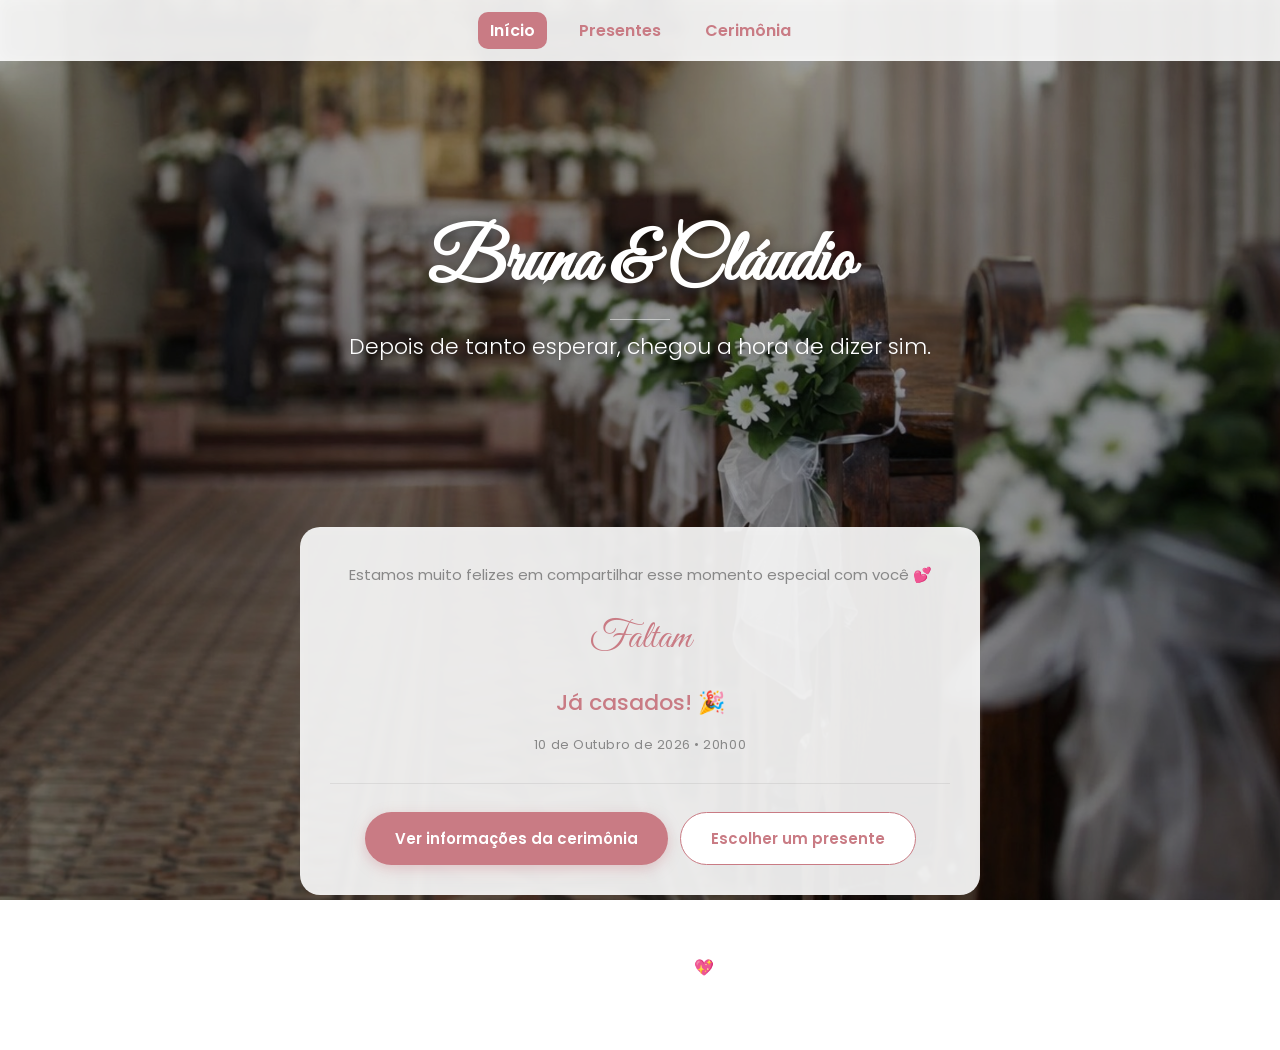
==== index.html @ c9445f92 "Add files via upload" ====
<!DOCTYPE html>
<html lang="pt-br">
<head>
  <meta charset="UTF-8">
  <meta name="viewport" content="width=device-width, initial-scale=1.0">
  <title>Bruna & Cláudio 💍</title>

  <!-- SEO & Open Graph -->
  <meta name="description" content="Site oficial do casamento de Bruna e Cláudio — 10 de outubro de 2026, Igreja Matriz de Nepomuceno/MG.">
  <meta property="og:title" content="Bruna & Cláudio 💍 — 10/10/2026">
  <meta property="og:description" content="Estamos muito felizes em compartilhar esse momento com você! Confira a lista de presentes e informações da cerimônia.">
  <meta property="og:image" content="imagens/casamento.jpg">
  <meta property="og:type" content="website">
  <meta property="og:locale" content="pt_BR">

  <!-- Preload fontes -->
  <link rel="preconnect" href="https://fonts.googleapis.com">
  <link rel="preconnect" href="https://fonts.gstatic.com" crossorigin>
  <link rel="preload" as="style" href="https://fonts.googleapis.com/css2?family=Great+Vibes&family=Poppins:wght@300;400;600&display=swap">
  <link href="https://fonts.googleapis.com/css2?family=Great+Vibes&family=Poppins:wght@300;400;600&display=swap" rel="stylesheet">

  <link rel="icon" href="data:image/svg+xml,<svg xmlns='http://www.w3.org/2000/svg' viewBox='0 0 100 100'><text y='.9em' font-size='90'>💍</text></svg>">
  <link rel="stylesheet" href="style.css">
</head>

<body>

<div id="nav-placeholder"></div>

<!-- HERO -->
<div class="hero">
  <h1>Bruna & Cláudio</h1>
  <div class="hero-divisor"></div>
  <h2>Depois de tanto esperar, chegou a hora de dizer sim.</h2>
</div>


<!-- CONTEÚDO -->
<section class="section-inicio reveal">

  <p class="boas-vindas-texto">Estamos muito felizes em compartilhar esse momento especial com você 💕</p>

  <h2 class="contador-titulo">Faltam</h2>

  <div class="contador-circular">

    <div class="arco-item">
      <div class="arco-wrap">
        <svg viewBox="0 0 80 80" xmlns="http://www.w3.org/2000/svg">
          <circle class="arco-track" cx="40" cy="40" r="34"/>
          <circle class="arco-prog" id="arco-dias" cx="40" cy="40" r="34"/>
        </svg>
        <div class="arco-inner">
          <span class="arco-num" id="dias">00</span>
        </div>
      </div>
      <span class="arco-lbl">Dias</span>
    </div>

    <div class="arco-item">
      <div class="arco-wrap">
        <svg viewBox="0 0 80 80" xmlns="http://www.w3.org/2000/svg">
          <circle class="arco-track" cx="40" cy="40" r="34"/>
          <circle class="arco-prog" id="arco-horas" cx="40" cy="40" r="34"/>
        </svg>
        <div class="arco-inner">
          <span class="arco-num" id="horas">00</span>
        </div>
      </div>
      <span class="arco-lbl">Horas</span>
    </div>

    <div class="arco-item">
      <div class="arco-wrap">
        <svg viewBox="0 0 80 80" xmlns="http://www.w3.org/2000/svg">
          <circle class="arco-track" cx="40" cy="40" r="34"/>
          <circle class="arco-prog" id="arco-minutos" cx="40" cy="40" r="34"/>
        </svg>
        <div class="arco-inner">
          <span class="arco-num" id="minutos">00</span>
        </div>
      </div>
      <span class="arco-lbl">Minutos</span>
    </div>

    <div class="arco-item">
      <div class="arco-wrap">
        <svg viewBox="0 0 80 80" xmlns="http://www.w3.org/2000/svg">
          <circle class="arco-track" cx="40" cy="40" r="34"/>
          <circle class="arco-prog" id="arco-segundos" cx="40" cy="40" r="34"/>
        </svg>
        <div class="arco-inner">
          <span class="arco-num" id="segundos">00</span>
        </div>
      </div>
      <span class="arco-lbl">Segundos</span>
    </div>

  </div>

  <p class="contador-data" id="contador-data-label"></p>

  <div class="section-ctas">
    <a href="cerimonia.html" class="section-cta section-cta-principal">Ver informações da cerimônia</a>
    <a href="presentes.html" class="section-cta section-cta-secundario">Escolher um presente</a>
  </div>

</section>

<div id="footer-placeholder"></div>

<script src="script.js"></script>
</body>
</html>
---- style.css ----
/* ===== VARIÁVEIS ===== */
:root {
  --cor-principal: #c97b84;
  --cor-principal-hover: rgba(201, 123, 132, 0.15);
  --cor-verde: #8b9b6e;
}

/* RESET */
* {
  margin: 0;
  padding: 0;
  box-sizing: border-box;
  font-family: 'Poppins', sans-serif;
}

/* BODY PADRÃO */
body {
  background: url('imagens/casamento.jpg') center/cover no-repeat fixed;
  opacity: 0;
  animation: fadeIn 0.35s ease forwards;
}

body.saindo {
  opacity: 0;
  transition: opacity 0.2s ease;
}

@keyframes fadeIn {
  to { opacity: 1; }
}

/* OVERLAY */
body::before {
  content: "";
  position: fixed;
  width: 100%;
  height: 100%;
  background: rgba(0,0,0,0.4);
  top: 0;
  left: 0;
  z-index: -1;
}

/* CERIMÔNIA */
body.cerimonia {
  background: url('imagens/igreja.jpg') center/cover no-repeat fixed;
}

body.cerimonia::before {
  background: rgba(0,0,0,0.4);
}

/* NAV */
nav {
  background: rgba(255,255,255,0.9);
  padding: 12px;
  display: flex;
  justify-content: center;
  gap: 20px;
  flex-wrap: wrap;
  position: sticky;
  top: 0;
  z-index: 100;
  backdrop-filter: blur(8px);
}

nav a {
  text-decoration: none;
  color: var(--cor-principal);
  font-weight: 600;
  padding: 6px 12px;
  border-radius: 10px;
  transition: all 0.2s ease;
}

nav a.ativo {
  background: var(--cor-principal);
  color: white;
}

nav a:hover {
  background: var(--cor-principal-hover);
  box-shadow: 0 3px 8px rgba(0,0,0,0.1);
  transform: translateY(-2px);
}

/* HERO */
.hero {
  text-align: center;
  color: white;
  min-height: 50vh;
  display: flex;
  flex-direction: column;
  justify-content: center;
  align-items: center;
  padding: 30px 20px 20px;
  gap: 10px;
}

.hero h1 {
  font-family: 'Great Vibes', cursive;
  font-size: 72px;
  opacity: 0;
  animation: heroEntrar 1.1s ease 0.1s forwards;
  text-shadow: 0 2px 12px rgba(0,0,0,0.45);
}

.hero h2 {
  font-size: 22px;
  font-weight: 300;
  opacity: 0;
  animation: heroEntrar 1.1s ease 0.4s forwards;
  text-shadow: 0 1px 8px rgba(0,0,0,0.5);
}

.hero p {
  font-size: 16px;
  opacity: 0;
  animation: heroEntrar 1.1s ease 0.7s forwards;
}

.hero-divisor {
  width: 60px;
  height: 1px;
  background: rgba(255,255,255,0.5);
  opacity: 0;
  animation: heroEntrar 1.1s ease 0.55s forwards;
}

.hero-ctas {
  display: flex;
  gap: 12px;
  margin-top: 8px;
  flex-wrap: wrap;
  justify-content: center;
  opacity: 0;
  animation: heroEntrar 1.1s ease 0.9s forwards;
}

.hero-btn {
  padding: 12px 24px;
  border-radius: 50px;
  font-size: 14px;
  font-weight: 600;
  text-decoration: none;
  transition: transform 0.2s, opacity 0.2s;
}

.hero-btn:hover {
  transform: translateY(-2px);
  opacity: 0.9;
}

.hero-btn-principal {
  background: var(--cor-principal);
  color: white;
}

.hero-btn-secundario {
  background: rgba(255,255,255,0.15);
  color: white;
  border: 1.5px solid rgba(255,255,255,0.6);
  backdrop-filter: blur(4px);
}

@keyframes heroEntrar {
  from { opacity: 0; transform: translateY(22px); }
  to   { opacity: 1; transform: translateY(0); }
}

/* Hero da cerimônia - menor, sem CTAs */
.hero-cerimonia {
  min-height: 32vh;
}

/* SECTION */
section {
  background: rgba(255,255,255,0.9);
  backdrop-filter: blur(6px);
  margin: 16px auto 40px;
  padding: 36px 30px 30px;
  max-width: 1200px;
  border-radius: 20px;
  text-align: center;
}

/* CONTADOR CIRCULAR */
.contador-circular {
  display: flex;
  justify-content: center;
  gap: 20px;
  margin-top: 24px;
  flex-wrap: wrap;
}

.arco-item {
  display: flex;
  flex-direction: column;
  align-items: center;
  gap: 8px;
}

.arco-wrap {
  position: relative;
  width: 90px;
  height: 90px;
}

.arco-wrap svg {
  width: 90px;
  height: 90px;
  transform: rotate(-90deg);
}

.arco-track {
  fill: none;
  stroke: rgba(201, 123, 132, 0.15);
  stroke-width: 4;
}

.arco-prog {
  fill: none;
  stroke: var(--cor-principal);
  stroke-width: 4;
  stroke-linecap: round;
  stroke-dasharray: 0 214;
  transition: stroke-dasharray 0.8s cubic-bezier(.4,0,.2,1);
}

.arco-inner {
  position: absolute;
  top: 0; left: 0;
  width: 100%; height: 100%;
  display: flex;
  align-items: center;
  justify-content: center;
}

.arco-num {
  font-size: 26px;
  font-weight: 600;
  color: #444;
}

.arco-lbl {
  font-size: 11px;
  color: #999;
  letter-spacing: 0.08em;
  text-transform: uppercase;
}

.contador-data {
  margin-top: 16px;
  font-size: 13px;
  color: #888;
  letter-spacing: 0.04em;
}

/* CTAs da section */
.section-ctas {
  display: flex;
  gap: 12px;
  justify-content: center;
  flex-wrap: wrap;
  margin-top: 28px;
  padding-top: 28px;
  border-top: 1px solid rgba(0,0,0,0.07);
}

.section-cta {
  display: flex;
  align-items: center;
  gap: 8px;
  padding: 13px 26px;
  border-radius: 50px;
  font-size: 14px;
  font-weight: 600;
  text-decoration: none;
  transition: transform 0.2s, box-shadow 0.2s;
}

.section-cta:hover {
  transform: translateY(-2px);
  box-shadow: 0 6px 16px rgba(0,0,0,0.12);
}

.section-cta-principal {
  background: var(--cor-principal);
  color: white;
}

.section-cta-secundario {
  background: white;
  color: var(--cor-principal);
  border: 1.5px solid var(--cor-principal);
}

/* ===== PRESENTES ===== */

/* Busca e filtro */
.presentes-controles {
  display: flex;
  gap: 12px;
  margin-bottom: 20px;
  flex-wrap: wrap;
  justify-content: center;
  align-items: center;
}

#busca-presente {
  padding: 10px 16px;
  border: 1.5px solid #ddd;
  border-radius: 12px;
  font-size: 14px;
  font-family: 'Poppins', sans-serif;
  outline: none;
  width: 220px;
  transition: border-color 0.2s;
}

#busca-presente:focus {
  border-color: var(--cor-principal);
}

#filtro-preco {
  padding: 10px 14px;
  border: 1.5px solid #ddd;
  border-radius: 12px;
  font-size: 14px;
  font-family: 'Poppins', sans-serif;
  outline: none;
  cursor: pointer;
  background: white;
  transition: border-color 0.2s;
}

#filtro-preco:focus {
  border-color: var(--cor-principal);
}

#contador-resultados {
  font-size: 13px;
  color: #888;
}

.lista-presentes {
  display: grid;
  grid-template-columns: repeat(4, 1fr);
  gap: 25px;
  margin-top: 10px;
}

.presente {
  background: #fff;
  padding: 18px;
  border-radius: 18px;
  box-shadow: 0 4px 15px rgba(0,0,0,0.12);
  display: flex;
  flex-direction: column;
  transition: transform 0.2s, box-shadow 0.2s;
}

.presente:hover {
  transform: translateY(-4px);
  box-shadow: 0 8px 24px rgba(0,0,0,0.15);
}

/* Skeleton loader */
.presente.skeleton img,
.presente.skeleton h3,
.presente.skeleton p,
.presente.skeleton button {
  background: linear-gradient(90deg, #f0f0f0 25%, #e0e0e0 50%, #f0f0f0 75%);
  background-size: 200% 100%;
  animation: shimmer 1.4s infinite;
  border-radius: 8px;
  color: transparent;
  border: none;
}

@keyframes shimmer {
  0% { background-position: 200% 0; }
  100% { background-position: -200% 0; }
}

.presente img {
  width: 100%;
  height: 200px;
  object-fit: cover;
  border-radius: 12px;
}

.presente h3 {
  font-size: 16px;
  margin: 12px 0 6px;
}

.presente p {
  font-weight: bold;
  margin-bottom: 12px;
  font-size: 15px;
}

.presente button {
  margin-top: auto;
  background: var(--cor-principal);
  color: white;
  border: none;
  padding: 12px;
  border-radius: 12px;
  cursor: pointer;
  transition: 0.2s;
}

.presente button:hover {
  transform: scale(1.05);
}

/* Estado reservado */
.presente.reservado button {
  background: #ccc;
  cursor: not-allowed;
  transform: none;
}

.presente.reservado button:hover {
  transform: none;
}

.badge-reservado {
  display: inline-block;
  background: #f0f0f0;
  color: #888;
  font-size: 11px;
  padding: 2px 8px;
  border-radius: 99px;
  margin-bottom: 6px;
}

/* Nenhum resultado */
.sem-resultado {
  grid-column: 1 / -1;
  padding: 40px;
  color: #888;
  font-size: 15px;
}

/* ===== MODAL ===== */

.modal {
  position: fixed;
  top: 0;
  left: 0;
  width: 100%;
  height: 100%;
  background: rgba(0,0,0,0.5);
  display: none;
  justify-content: center;
  align-items: center;
  opacity: 0;
  transition: opacity 0.3s ease;
  z-index: 999;
}

.modal.ativo {
  opacity: 1;
}

.modal-conteudo {
  background: white;
  padding: 25px;
  border-radius: 15px;
  text-align: center;
  width: 90%;
  max-width: 350px;
  position: relative;
  transform: scale(0.9);
  transition: transform 0.3s ease;
}

.modal.ativo .modal-conteudo {
  transform: scale(1);
}

.fechar {
  position: absolute;
  right: 15px;
  top: 10px;
  font-size: 20px;
  cursor: pointer;
}

.modal-botoes {
  display: flex;
  flex-direction: column;
  gap: 10px;
  margin-top: 15px;
}

.modal-botoes button {
  padding: 12px;
  border-radius: 12px;
  border: none;
  background: var(--cor-principal);
  color: white;
  cursor: pointer;
}

/* WHATSAPP */
.btn-whatsapp {
  background: #25D366;
  color: white;
  padding: 12px;
  border-radius: 12px;
  text-decoration: none;
  display: flex;
  align-items: center;
  justify-content: center;
  gap: 8px;
  font-weight: 500;
}

.btn-whatsapp img {
  width: 18px;
}

/* WAZE */
.btn-waze {
  display: inline-block;
  margin-top: 15px;
  padding: 12px 20px;
  background: #33ccff;
  color: white;
  text-decoration: none;
  border-radius: 10px;
  font-weight: 600;
}

/* ANIMAÇÃO DINHEIRO */
.efeito-dinheiro {
  position: fixed;
  font-size: 24px;
  pointer-events: none;
  animation: subirDinheiro 1s ease-out forwards;
  z-index: 9999;
}

@keyframes subirDinheiro {
  0% { opacity: 1; transform: translateY(0); }
  100% { opacity: 0; transform: translateY(-60px) scale(1.5); }
}

/* FOOTER */
footer {
  text-align: center;
  padding: 20px;
  color: white;
}

/* ===== BOTÕES PREMIUM ===== */

.btn-pix {
  background: #f1f1f1;
  color: #333;
  border: 1px solid #ddd;
  border-radius: 10px;
  padding: 10px;
  cursor: pointer;
  transition: 0.2s;
}

.btn-pix:hover {
  background: #e6e6e6;
  transform: scale(1.05);
}

.btn-fechar {
  background: transparent;
  border: none;
  color: #888;
  cursor: pointer;
  font-size: 14px;
  transition: 0.2s;
}

.btn-fechar:hover {
  color: var(--cor-principal);
  transform: scale(1.05);
}

/* ===== RESPONSIVIDADE ===== */

@media (max-width: 1024px) {
  .lista-presentes {
    grid-template-columns: repeat(3, 1fr);
  }
}

@media (max-width: 768px) {
  .hero {
    min-height: 55vh;
  }

  .hero h1 {
    font-size: 52px;
  }

  .hero h2 {
    font-size: 18px;
  }

  .hero-ctas {
    flex-direction: column;
    align-items: center;
  }

  .hero-btn {
    width: 100%;
    max-width: 280px;
    text-align: center;
  }

  .section-ctas {
    flex-direction: column;
    align-items: center;
  }

  .section-cta {
    width: 100%;
    max-width: 300px;
    justify-content: center;
  }

  .lista-presentes {
    grid-template-columns: repeat(2, 1fr);
    gap: 15px;
  }

  .lista-presentes .presente img {
    height: 160px;
    object-fit: contain;
    background: #fff;
    padding: 5px;
  }

  .presente h3 {
    font-size: 14px;
  }

  .presente p {
    font-size: 14px;
  }

  nav a {
    font-size: 14px;
  }

  section {
    margin: 20px 10px;
    padding: 20px;
  }

  #busca-presente {
    width: 100%;
  }

  .presentes-controles {
    flex-direction: column;
    align-items: stretch;
  }

  #filtro-preco {
    width: 100%;
  }
}

@media (max-width: 480px) {
  .lista-presentes {
    grid-template-columns: 1fr;
  }

  .lista-presentes .presente img {
    height: 180px;
  }
}

/* ===== CERIMÔNIA ===== */

.cerimonia-section {
  display: flex;
  flex-direction: column;
  gap: 20px;
  background: transparent;
  backdrop-filter: none;
  padding: 0 20px;
  max-width: 700px;
  margin: 30px auto 40px;
}

.info-card {
  background: rgba(255,255,255,0.93);
  backdrop-filter: blur(8px);
  border-radius: 18px;
  overflow: hidden;
  box-shadow: 0 4px 20px rgba(0,0,0,0.12);
}

.info-card-header {
  background: var(--cor-principal);
  color: white;
  padding: 12px 20px;
  font-weight: 600;
  font-size: 14px;
  letter-spacing: 0.03em;
}

.info-card-body {
  padding: 20px;
}

/* Info grid */
.info-grid {
  display: grid;
  grid-template-columns: 1fr 1fr;
  gap: 12px;
}

.info-full {
  grid-column: 1 / -1;
}

.info-item {
  background: #fdf3f4;
  border-left: 3px solid var(--cor-principal);
  border-radius: 0 10px 10px 0;
  padding: 12px 14px;
}

.info-lbl {
  font-size: 10px;
  color: var(--cor-principal);
  font-weight: 700;
  text-transform: uppercase;
  letter-spacing: 0.06em;
  margin-bottom: 3px;
}

.info-val {
  font-size: 15px;
  font-weight: 600;
  color: #333;
}

/* Timeline */
.timeline {
  display: flex;
  flex-direction: column;
}

.tl-item {
  display: flex;
  gap: 14px;
  align-items: flex-start;
}

.tl-dot-col {
  display: flex;
  flex-direction: column;
  align-items: center;
  flex-shrink: 0;
}

.tl-dot {
  width: 12px;
  height: 12px;
  border-radius: 50%;
  background: var(--cor-principal);
  margin-top: 3px;
}

.tl-dot-festa {
  background: var(--cor-verde);
}

.tl-line {
  width: 2px;
  background: #f0d0d3;
  flex: 1;
  min-height: 22px;
  margin: 4px 0;
}

.tl-content {
  padding-bottom: 18px;
}

.tl-time {
  font-size: 12px;
  font-weight: 700;
  color: var(--cor-principal);
  margin-bottom: 2px;
}

.tl-time-festa {
  color: var(--cor-verde);
}

.tl-desc {
  font-size: 14px;
  color: #444;
}

/* Botões de navegação */
.local-endereco {
  font-size: 14px;
  color: #555;
  margin-bottom: 14px;
  text-align: center;
}

.btn-navegacao-row {
  display: flex;
  gap: 10px;
}

.btn-waze,
.btn-gmaps {
  flex: 1;
  display: inline-block;
  padding: 12px 16px;
  border-radius: 12px;
  font-weight: 600;
  font-size: 14px;
  text-decoration: none;
  text-align: center;
  transition: opacity 0.2s, transform 0.2s;
}

.btn-waze {
  background: #33ccff;
  color: white;
}

.btn-gmaps {
  background: #4285f4;
  color: white;
}

.btn-waze:hover,
.btn-gmaps:hover {
  opacity: 0.88;
  transform: translateY(-2px);
}

@media (max-width: 480px) {
  .btn-navegacao-row {
    flex-direction: column;
  }

  .info-grid {
    grid-template-columns: 1fr;
  }

  .info-full {
    grid-column: 1;
  }
}

/* Section compacta — usada só no index */
.section-inicio {
  max-width: 680px;
}

/* ===== ACESSIBILIDADE ===== */
:focus-visible {
  outline: 2px solid var(--cor-principal);
  outline-offset: 3px;
}

/* ===== MODAL NOME DO PRESENTE ===== */
.modal-nome-presente {
  font-size: 17px;
  font-weight: 600;
  color: var(--cor-principal);
  margin: 6px 0 12px;
  line-height: 1.3;
}

.modal-proximo-passo {
  font-size: 12px;
  color: #888;
  margin-top: 8px;
}

/* WhatsApp icon SVG inline */
.btn-whatsapp .wpp-icon {
  width: 18px;
  height: 18px;
  flex-shrink: 0;
}

/* ===== PRESENTES — MELHORIAS UX ===== */

/* Controles sticky ao rolar */
.presentes-controles {
  position: sticky;
  top: 52px;
  z-index: 90;
  background: rgba(255,255,255,0.97);
  backdrop-filter: blur(8px);
  padding: 12px 0;
  margin-bottom: 8px;
  border-bottom: 0.5px solid rgba(0,0,0,0.07);
}

/* Altura uniforme nos cards */
.presente {
  position: relative;
}

.presente h3 {
  display: -webkit-box;
  -webkit-line-clamp: 2;
  -webkit-box-orient: vertical;
  overflow: hidden;
  min-height: 2.6em;
}

/* Badge humor */
.badge-humor {
  position: absolute;
  top: 10px;
  left: 10px;
  background: rgba(255, 220, 100, 0.92);
  color: #7a5800;
  font-size: 10px;
  font-weight: 700;
  padding: 3px 8px;
  border-radius: 99px;
  z-index: 1;
  backdrop-filter: blur(4px);
}

/* Imagem no modal */
.modal-img-presente {
  width: 100%;
  max-height: 160px;
  object-fit: cover;
  border-radius: 10px;
  margin: 10px 0 6px;
}

@media (max-width: 480px) {
  .contador-circular {
    gap: 12px;
  }

  .arco-wrap,
  .arco-wrap svg {
    width: 72px;
    height: 72px;
  }

  .arco-num {
    font-size: 20px;
  }
}


/* ===== HIERARQUIA TIPOGRÁFICA DO CARD INÍCIO ===== */
.boas-vindas-texto {
  font-size: 15px;
  color: #888;
  font-weight: 400;
  margin-bottom: 28px;
  line-height: 1.6;
}

.contador-titulo {
  font-family: 'Great Vibes', cursive;
  font-size: 38px;
  font-weight: 400;
  color: var(--cor-principal);
  margin-bottom: 4px;
}

/* ===== REVEAL AO ENTRAR NA VIEWPORT ===== */
.reveal {
  opacity: 0;
  transform: translateY(24px);
  transition: opacity 0.7s ease, transform 0.7s ease;
}

.reveal.visivel {
  opacity: 1;
  transform: translateY(0);
}

/* ===== CTAs refinados ===== */
.section-cta {
  font-size: 15px;
  padding: 14px 30px;
}

.section-cta-principal {
  box-shadow: 0 4px 14px rgba(201, 123, 132, 0.35);
}

.section-cta-principal:hover {
  box-shadow: 0 6px 20px rgba(201, 123, 132, 0.45);
}
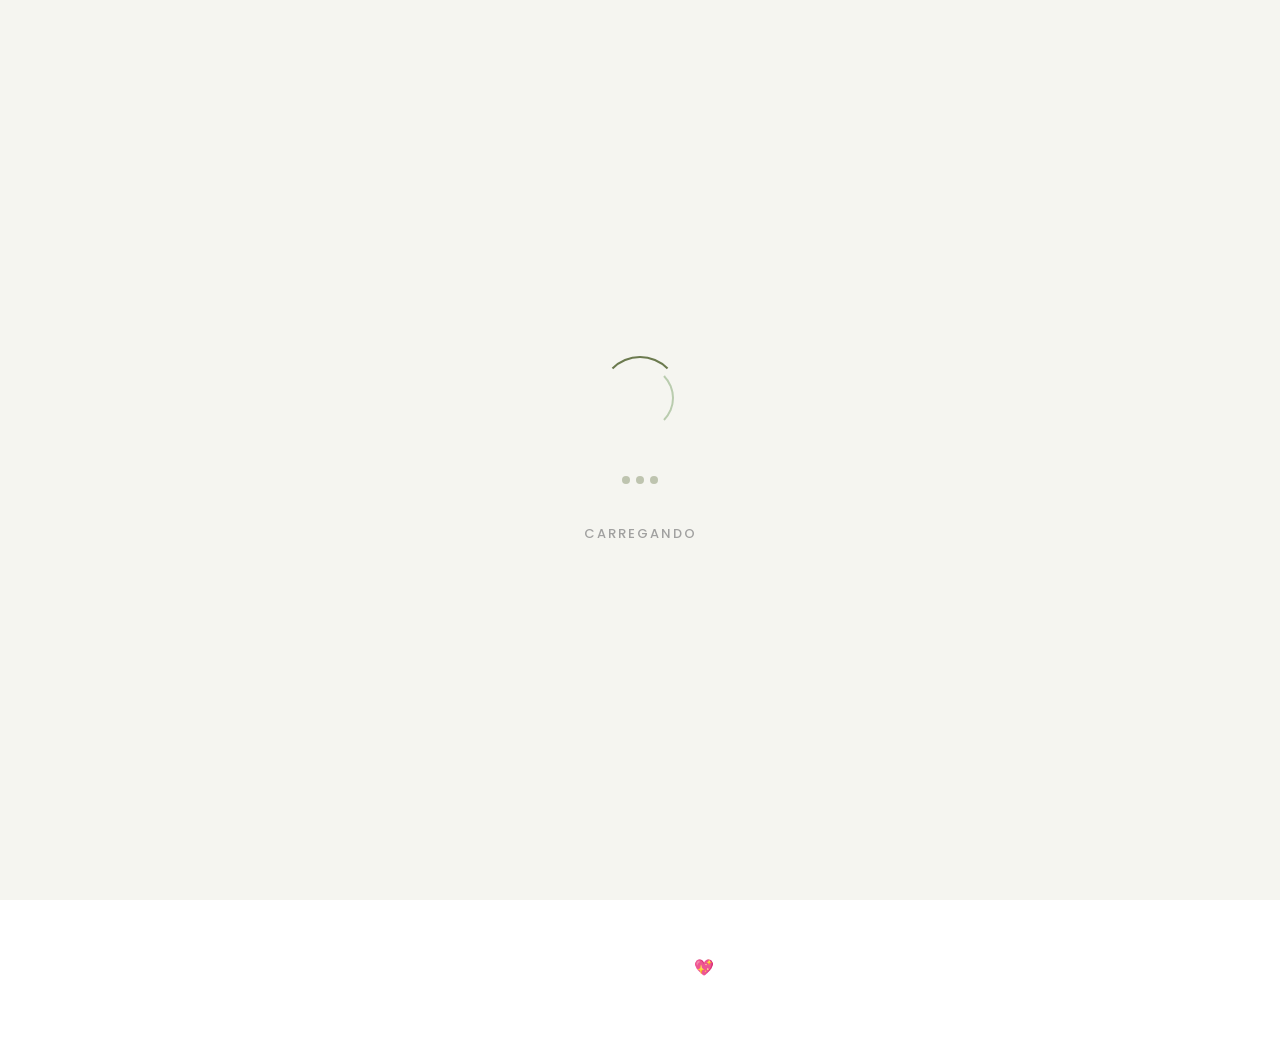
==== commit 12fda726: "adicionado um loagind minimalista antes de carregar a página inicial" ====
--- a/index.html
+++ b/index.html
@@ -19,11 +19,196 @@
   <link rel="preload" as="style" href="https://fonts.googleapis.com/css2?family=Great+Vibes&family=Poppins:wght@300;400;600&display=swap">
   <link href="https://fonts.googleapis.com/css2?family=Great+Vibes&family=Poppins:wght@300;400;600&display=swap" rel="stylesheet">
 
+
+  <!-- Schema.org — dados estruturados do evento -->
+  <script type="application/ld+json">
+  {
+    "@context": "https://schema.org",
+    "@type": "Event",
+    "name": "Casamento Bruna & Cláudio",
+    "startDate": "2026-10-10T20:00",
+    "endDate": "2026-10-11T03:00",
+    "eventStatus": "https://schema.org/EventScheduled",
+    "eventAttendanceMode": "https://schema.org/OfflineEventAttendanceMode",
+    "location": {
+      "@type": "Place",
+      "name": "Igreja Matriz de Nepomuceno",
+      "address": {
+        "@type": "PostalAddress",
+        "streetAddress": "Praça da Matriz",
+        "addressLocality": "Nepomuceno",
+        "addressRegion": "MG",
+        "addressCountry": "BR"
+      }
+    },
+    "image": "imagens/casamento.jpg",
+    "description": "Cerimônia de casamento de Bruna e Cláudio — 10 de outubro de 2026, 20h, Igreja Matriz de Nepomuceno/MG.",
+    "organizer": {
+      "@type": "Person",
+      "name": "Bruna & Cláudio"
+    }
+  }
+  </script>
+
+  <meta name="twitter:card" content="summary_large_image">
+  <meta name="twitter:title" content="Bruna & Cláudio 💍 — 10/10/2026">
+  <meta name="twitter:description" content="Estamos muito felizes em compartilhar esse momento com você!">
+  <meta name="twitter:image" content="imagens/casamento.jpg">
+
   <link rel="icon" href="data:image/svg+xml,<svg xmlns='http://www.w3.org/2000/svg' viewBox='0 0 100 100'><text y='.9em' font-size='90'>💍</text></svg>">
   <link rel="stylesheet" href="style.css">
+  
+  <style>
+    /* Loading Screen — Minimalista, Sofisticado, Moderno */
+    #loading-screen {
+      position: fixed;
+      top: 0;
+      left: 0;
+      width: 100%;
+      height: 100%;
+      background: #F5F5F0;
+      display: flex;
+      align-items: center;
+      justify-content: center;
+      z-index: 9999;
+    }
+
+    .loading-container {
+      display: flex;
+      flex-direction: column;
+      align-items: center;
+      gap: 40px;
+    }
+
+    /* Logo animado — linha minimalista */
+    .loading-logo {
+      width: 80px;
+      height: 80px;
+      position: relative;
+      display: flex;
+      align-items: center;
+      justify-content: center;
+    }
+
+    .loading-logo svg {
+      width: 100%;
+      height: 100%;
+      filter: drop-shadow(0 2px 8px rgba(107, 122, 78, 0.1));
+    }
+
+    .ring {
+      width: 80px;
+      height: 80px;
+      border: 2px solid transparent;
+      border-top: 2px solid #6B7A4E;
+      border-radius: 50%;
+      animation: rotate 2s linear infinite;
+    }
+
+    .ring::after {
+      content: '';
+      position: absolute;
+      width: 60px;
+      height: 60px;
+      border: 2px solid transparent;
+      border-right: 2px solid #B9CCAE;
+      border-radius: 50%;
+      animation: rotate-reverse 1.5s linear infinite;
+      top: 10px;
+      left: 10px;
+    }
+
+    /* Indicador minimalista */
+    .loading-indicator {
+      display: flex;
+      gap: 6px;
+      align-items: center;
+      justify-content: center;
+    }
+
+    .dot {
+      width: 8px;
+      height: 8px;
+      background: #6B7A4E;
+      border-radius: 50%;
+      opacity: 0.4;
+      animation: dot-fade 1.4s infinite;
+    }
+
+    .dot:nth-child(1) {
+      animation-delay: 0s;
+    }
+
+    .dot:nth-child(2) {
+      animation-delay: 0.2s;
+    }
+
+    .dot:nth-child(3) {
+      animation-delay: 0.4s;
+    }
+
+    /* Texto minimalista */
+    .loading-text {
+      font-size: 13px;
+      letter-spacing: 2px;
+      color: #A1A1A0;
+      text-transform: uppercase;
+      font-weight: 500;
+      animation: text-fade 2s ease-in-out infinite;
+    }
+
+    @keyframes rotate {
+      from { transform: rotate(0deg); }
+      to { transform: rotate(360deg); }
+    }
+
+    @keyframes rotate-reverse {
+      from { transform: rotate(360deg); }
+      to { transform: rotate(0deg); }
+    }
+
+    @keyframes dot-fade {
+      0%, 100% { opacity: 0.3; }
+      50% { opacity: 1; }
+    }
+
+    @keyframes text-fade {
+      0%, 100% { opacity: 0.6; }
+      50% { opacity: 1; }
+    }
+
+    /* Fade out quando terminar */
+    #loading-screen.hide {
+      animation: fadeOut 0.6s ease forwards;
+    }
+
+    @keyframes fadeOut {
+      to {
+        opacity: 0;
+        visibility: hidden;
+      }
+    }
+  </style>
 </head>
 
 <body>
+
+<!-- LOADING SCREEN -->
+<div id="loading-screen">
+  <div class="loading-container">
+    <div class="loading-logo">
+      <div class="ring"></div>
+    </div>
+    
+    <div class="loading-indicator">
+      <div class="dot"></div>
+      <div class="dot"></div>
+      <div class="dot"></div>
+    </div>
+
+    <div class="loading-text">Carregando</div>
+  </div>
+</div>
 
 <div id="nav-placeholder"></div>
 
@@ -42,11 +227,11 @@
 
   <h2 class="contador-titulo">Faltam</h2>
 
-  <div class="contador-circular">
-
-    <div class="arco-item">
+  <div class="contador-circular" role="timer" aria-label="Contagem regressiva para o casamento" aria-live="polite">
+
+    <div class="arco-item" id="arco-item-dias" aria-label="Dias">
       <div class="arco-wrap">
-        <svg viewBox="0 0 80 80" xmlns="http://www.w3.org/2000/svg">
+        <svg viewBox="0 0 80 80" xmlns="http://www.w3.org/2000/svg" aria-hidden="true">
           <circle class="arco-track" cx="40" cy="40" r="34"/>
           <circle class="arco-prog" id="arco-dias" cx="40" cy="40" r="34"/>
         </svg>
@@ -57,9 +242,9 @@
       <span class="arco-lbl">Dias</span>
     </div>
 
-    <div class="arco-item">
+    <div class="arco-item" id="arco-item-horas" aria-label="Horas">
       <div class="arco-wrap">
-        <svg viewBox="0 0 80 80" xmlns="http://www.w3.org/2000/svg">
+        <svg viewBox="0 0 80 80" xmlns="http://www.w3.org/2000/svg" aria-hidden="true">
           <circle class="arco-track" cx="40" cy="40" r="34"/>
           <circle class="arco-prog" id="arco-horas" cx="40" cy="40" r="34"/>
         </svg>
@@ -70,9 +255,9 @@
       <span class="arco-lbl">Horas</span>
     </div>
 
-    <div class="arco-item">
+    <div class="arco-item" id="arco-item-minutos" aria-label="Minutos">
       <div class="arco-wrap">
-        <svg viewBox="0 0 80 80" xmlns="http://www.w3.org/2000/svg">
+        <svg viewBox="0 0 80 80" xmlns="http://www.w3.org/2000/svg" aria-hidden="true">
           <circle class="arco-track" cx="40" cy="40" r="34"/>
           <circle class="arco-prog" id="arco-minutos" cx="40" cy="40" r="34"/>
         </svg>
@@ -83,9 +268,9 @@
       <span class="arco-lbl">Minutos</span>
     </div>
 
-    <div class="arco-item">
+    <div class="arco-item" id="arco-item-segundos" aria-label="Segundos">
       <div class="arco-wrap">
-        <svg viewBox="0 0 80 80" xmlns="http://www.w3.org/2000/svg">
+        <svg viewBox="0 0 80 80" xmlns="http://www.w3.org/2000/svg" aria-hidden="true">
           <circle class="arco-track" cx="40" cy="40" r="34"/>
           <circle class="arco-prog" id="arco-segundos" cx="40" cy="40" r="34"/>
         </svg>
@@ -110,5 +295,24 @@
 <div id="footer-placeholder"></div>
 
 <script src="script.js"></script>
+<script>
+  if ('serviceWorker' in navigator) {
+    navigator.serviceWorker.register('./sw.js').catch(() => {});
+  }
+  
+  // Loading screen — mostra por 3 segundos e desaparece
+  document.addEventListener("DOMContentLoaded", () => {
+    setTimeout(() => {
+      const loadingScreen = document.getElementById("loading-screen");
+      if (loadingScreen) {
+        loadingScreen.classList.add("hide");
+        // Remove do DOM depois de animar
+        setTimeout(() => {
+          loadingScreen.style.display = "none";
+        }, 500);
+      }
+    }, 3000);
+  });
+</script>
 </body>
 </html>
--- a/style.css
+++ b/style.css
@@ -1,8 +1,12 @@
 /* ===== VARIÁVEIS ===== */
 :root {
-  --cor-principal: #c97b84;
-  --cor-principal-hover: rgba(201, 123, 132, 0.15);
-  --cor-verde: #8b9b6e;
+  --cor-principal: #6B7A4E;
+  --cor-principal-hover: rgba(107, 122, 78, 0.15);
+  --cor-sage: #B9CCAE;
+  --cor-sage-claro: #D4DECE;
+  --cor-cinza: #A1A1A0;
+  --cor-branco-quente: #F5F5F0;
+  --cor-verde: #6B7A4E;
 }
 
 /* RESET */
@@ -35,7 +39,7 @@
   position: fixed;
   width: 100%;
   height: 100%;
-  background: rgba(0,0,0,0.4);
+  background: rgba(20,30,15,0.45);
   top: 0;
   left: 0;
   z-index: -1;
@@ -47,12 +51,12 @@
 }
 
 body.cerimonia::before {
-  background: rgba(0,0,0,0.4);
+  background: rgba(20,30,15,0.45);
 }
 
 /* NAV */
 nav {
-  background: rgba(255,255,255,0.9);
+  background: rgba(245,245,240,0.95);
   padding: 12px;
   display: flex;
   justify-content: center;
@@ -175,7 +179,7 @@
 
 /* SECTION */
 section {
-  background: rgba(255,255,255,0.9);
+  background: rgba(245,245,240,0.93);
   backdrop-filter: blur(6px);
   margin: 16px auto 40px;
   padding: 36px 30px 30px;
@@ -214,7 +218,7 @@
 
 .arco-track {
   fill: none;
-  stroke: rgba(201, 123, 132, 0.15);
+  stroke: var(--cor-sage-claro);
   stroke-width: 4;
 }
 
@@ -290,79 +294,183 @@
 }
 
 .section-cta-secundario {
-  background: white;
+  background: var(--cor-branco-quente);
   color: var(--cor-principal);
   border: 1.5px solid var(--cor-principal);
 }
 
 /* ===== PRESENTES ===== */
 
-/* Busca e filtro */
-.presentes-controles {
-  display: flex;
-  gap: 12px;
-  margin-bottom: 20px;
-  flex-wrap: wrap;
-  justify-content: center;
+/* Barra de controles */
+.controles-barra {
+  position: sticky;
+  top: 52px;
+  z-index: 90;
+  background: rgba(255,255,255,0.97);
+  backdrop-filter: blur(8px);
+  padding: 8px 0;
+  margin-bottom: 12px;
+  border-bottom: 0.5px solid rgba(0,0,0,0.07);
+}
+
+.controles-topo {
+  display: flex;
+  gap: 8px;
   align-items: center;
 }
 
+.busca-wrap {
+  flex: 1;
+  position: relative;
+}
+
+.busca-icone {
+  position: absolute;
+  left: 12px;
+  top: 50%;
+  transform: translateY(-50%);
+  font-size: 14px;
+  pointer-events: none;
+}
+
 #busca-presente {
-  padding: 10px 16px;
+  width: 100%;
+  padding: 8px 12px 8px 34px;
   border: 1.5px solid #ddd;
-  border-radius: 12px;
+  border-radius: 10px;
   font-size: 14px;
   font-family: 'Poppins', sans-serif;
   outline: none;
-  width: 220px;
   transition: border-color 0.2s;
+  -webkit-appearance: none;
 }
 
 #busca-presente:focus {
   border-color: var(--cor-principal);
 }
 
-#filtro-preco {
-  padding: 10px 14px;
+.btn-filtros-toggle {
+  display: flex;
+  align-items: center;
+  gap: 4px;
+  padding: 8px 12px;
   border: 1.5px solid #ddd;
-  border-radius: 12px;
-  font-size: 14px;
+  border-radius: 10px;
+  background: white;
+  font-size: 13px;
+  font-family: 'Poppins', sans-serif;
+  font-weight: 600;
+  color: #555;
+  cursor: pointer;
+  white-space: nowrap;
+  transition: all 0.2s;
+  position: relative;
+}
+
+.btn-filtros-toggle.ativo {
+  border-color: var(--cor-principal);
+  color: var(--cor-principal);
+  background: rgba(107,122,78,0.06);
+}
+
+.filtro-badge {
+  background: var(--cor-principal);
+  color: white;
+  font-size: 10px;
+  font-weight: 700;
+  width: 16px;
+  height: 16px;
+  border-radius: 50%;
+  display: inline-flex;
+  align-items: center;
+  justify-content: center;
+}
+
+/* Painel colapsável de filtros */
+.controles-painel {
+  display: none;
+  gap: 8px;
+  margin-top: 8px;
+  flex-wrap: wrap;
+}
+
+.controles-painel.aberto {
+  display: flex;
+}
+
+#filtro-preco,
+#ordenacao {
+  flex: 1;
+  min-width: 130px;
+  padding: 8px 12px;
+  border: 1.5px solid #ddd;
+  border-radius: 10px;
+  font-size: 13px;
   font-family: 'Poppins', sans-serif;
   outline: none;
   cursor: pointer;
+  background: var(--cor-branco-quente);
+  transition: border-color 0.2s;
+  -webkit-appearance: none;
+  background-image: url("data:image/svg+xml,%3Csvg xmlns='http://www.w3.org/2000/svg' width='12' height='12' viewBox='0 0 24 24' fill='none' stroke='%23888' stroke-width='2'%3E%3Cpath d='M6 9l6 6 6-6'/%3E%3C/svg%3E");
+  background-repeat: no-repeat;
+  background-position: right 10px center;
+  padding-right: 28px;
+}
+
+#filtro-preco:focus,
+#ordenacao:focus {
+  border-color: var(--cor-principal);
+}
+
+.btn-limpar {
+  padding: 8px 14px;
+  border-radius: 10px;
+  border: 1.5px solid #ddd;
   background: white;
-  transition: border-color 0.2s;
-}
-
-#filtro-preco:focus {
+  color: #888;
+  font-size: 12px;
+  font-family: 'Poppins', sans-serif;
+  cursor: pointer;
+  transition: all 0.2s;
+  white-space: nowrap;
+}
+
+.btn-limpar:hover {
   border-color: var(--cor-principal);
+  color: var(--cor-principal);
+}
+
+.controles-rodape {
+  margin-top: 4px;
+  min-height: 16px;
 }
 
 #contador-resultados {
-  font-size: 13px;
-  color: #888;
+  font-size: 11px;
+  color: #aaa;
 }
 
 .lista-presentes {
   display: grid;
   grid-template-columns: repeat(4, 1fr);
-  gap: 25px;
+  gap: 20px;
   margin-top: 10px;
 }
 
 .presente {
-  background: #fff;
-  padding: 18px;
-  border-radius: 18px;
-  box-shadow: 0 4px 15px rgba(0,0,0,0.12);
+  background: var(--cor-branco-quente);
+  padding: 14px;
+  border-radius: 16px;
+  box-shadow: 0 4px 12px rgba(0,0,0,0.1);
   display: flex;
   flex-direction: column;
   transition: transform 0.2s, box-shadow 0.2s;
 }
 
 .presente:hover {
-  transform: translateY(-4px);
-  box-shadow: 0 8px 24px rgba(0,0,0,0.15);
+  transform: translateY(-3px);
+  box-shadow: 0 6px 18px rgba(0,0,0,0.12);
 }
 
 /* Skeleton loader */
@@ -385,20 +493,20 @@
 
 .presente img {
   width: 100%;
-  height: 200px;
+  height: 180px;
   object-fit: cover;
   border-radius: 12px;
 }
 
 .presente h3 {
-  font-size: 16px;
-  margin: 12px 0 6px;
+  font-size: 14px;
+  margin: 10px 0 4px;
 }
 
 .presente p {
   font-weight: bold;
-  margin-bottom: 12px;
-  font-size: 15px;
+  margin-bottom: 10px;
+  font-size: 14px;
 }
 
 .presente button {
@@ -406,19 +514,21 @@
   background: var(--cor-principal);
   color: white;
   border: none;
-  padding: 12px;
-  border-radius: 12px;
+  padding: 10px;
+  border-radius: 10px;
   cursor: pointer;
   transition: 0.2s;
+  font-size: 13px;
 }
 
 .presente button:hover {
-  transform: scale(1.05);
+  transform: scale(1.03);
 }
 
 /* Estado reservado */
 .presente.reservado button {
-  background: #ccc;
+  background: var(--cor-sage);
+  color: white;
   cursor: not-allowed;
   transform: none;
 }
@@ -467,8 +577,8 @@
 }
 
 .modal-conteudo {
-  background: white;
-  padding: 25px;
+  background: var(--cor-branco-quente);
+  padding: 22px;
   border-radius: 15px;
   text-align: center;
   width: 90%;
@@ -476,6 +586,27 @@
   position: relative;
   transform: scale(0.9);
   transition: transform 0.3s ease;
+}
+
+/* Hint visual para arrastar no mobile */
+.modal-conteudo::before {
+  content: "";
+  position: absolute;
+  top: 8px;
+  left: 50%;
+  transform: translateX(-50%);
+  width: 40px;
+  height: 4px;
+  background: #ddd;
+  border-radius: 2px;
+  display: none;
+}
+
+/* Mostrar hint apenas em mobile */
+@media (max-width: 600px) {
+  .modal-conteudo::before {
+    display: block;
+  }
 }
 
 .modal.ativo .modal-conteudo {
@@ -633,22 +764,20 @@
 
   .lista-presentes {
     grid-template-columns: repeat(2, 1fr);
-    gap: 15px;
+    gap: 12px;
   }
 
   .lista-presentes .presente img {
-    height: 160px;
-    object-fit: contain;
-    background: #fff;
-    padding: 5px;
+    height: 140px;
+    object-fit: cover;
   }
 
   .presente h3 {
-    font-size: 14px;
+    font-size: 13px;
   }
 
   .presente p {
-    font-size: 14px;
+    font-size: 13px;
   }
 
   nav a {
@@ -656,31 +785,275 @@
   }
 
   section {
-    margin: 20px 10px;
-    padding: 20px;
+    margin: 16px 12px 30px;
+    padding: 20px 16px;
+  }
+}
+
+/* ===== MODO PAISAGEM (HORIZONTAL) EM CELULARES ===== */
+@media (max-width: 896px) and (orientation: landscape) {
+  /* Barra de filtros MUITO mais compacta */
+  .controles-barra {
+    position: static;
+    padding: 4px 0;
+    margin-bottom: 8px;
+  }
+
+  .controles-topo {
+    gap: 6px;
   }
 
   #busca-presente {
-    width: 100%;
-  }
-
-  .presentes-controles {
-    flex-direction: column;
-    align-items: stretch;
-  }
-
-  #filtro-preco {
-    width: 100%;
-  }
-}
-
+    padding: 6px 10px 6px 32px;
+    font-size: 12px;
+  }
+
+  .busca-icone {
+    font-size: 12px;
+    left: 10px;
+  }
+
+  .btn-filtros-toggle {
+    padding: 6px 10px;
+    font-size: 11px;
+  }
+
+  .btn-filtros-toggle svg {
+    width: 14px;
+    height: 14px;
+  }
+
+  .filtro-badge {
+    width: 14px;
+    height: 14px;
+    font-size: 9px;
+  }
+
+  .controles-painel {
+    gap: 6px;
+    margin-top: 6px;
+  }
+
+  #filtro-preco,
+  #ordenacao {
+    padding: 6px 10px;
+    font-size: 11px;
+    min-width: 100px;
+  }
+
+  .btn-limpar {
+    padding: 6px 10px;
+    font-size: 11px;
+  }
+
+  #contador-resultados {
+    font-size: 10px;
+  }
+
+  /* Grid de presentes mais compacto */
+  .lista-presentes {
+    grid-template-columns: repeat(3, 1fr);
+    gap: 8px;
+  }
+
+  .presente {
+    padding: 8px;
+    border-radius: 12px;
+  }
+
+  .presente img {
+    height: 100px;
+    border-radius: 8px;
+  }
+
+  .presente h3 {
+    font-size: 11px;
+    margin: 6px 0 2px;
+  }
+
+  .presente p {
+    font-size: 11px;
+    margin-bottom: 6px;
+  }
+
+  .presente button {
+    padding: 6px;
+    font-size: 10px;
+    border-radius: 8px;
+  }
+
+  .badge-humor {
+    font-size: 8px;
+    padding: 2px 5px;
+    top: 6px;
+    left: 6px;
+  }
+
+  /* Nav mais compacto */
+  nav {
+    padding: 6px;
+    gap: 12px;
+  }
+
+  nav a {
+    font-size: 12px;
+    padding: 4px 8px;
+  }
+
+  /* Hero mais compacto */
+  .hero {
+    min-height: 30vh;
+    padding: 20px 16px 10px;
+  }
+
+  .hero h1 {
+    font-size: 40px;
+  }
+
+  .hero h2 {
+    font-size: 14px;
+  }
+
+  .hero-cerimonia {
+    min-height: 25vh;
+  }
+
+  /* Section com menos padding */
+  section {
+    padding: 16px 12px;
+    margin: 12px 8px 20px;
+  }
+
+  /* Contador menor */
+  .arco-wrap,
+  .arco-wrap svg {
+    width: 55px;
+    height: 55px;
+  }
+
+  .arco-num {
+    font-size: 16px;
+  }
+
+  .arco-lbl {
+    font-size: 9px;
+  }
+
+  .contador-circular {
+    gap: 8px;
+  }
+
+  .contador-titulo {
+    font-size: 28px;
+  }
+
+  /* Modal mais compacto no landscape */
+  .modal-conteudo {
+    padding: 16px;
+    max-width: 320px;
+  }
+
+  .modal-img-presente {
+    max-height: 120px;
+  }
+
+  .modal-nome-presente {
+    font-size: 14px;
+  }
+
+  .modal-botoes button,
+  .btn-whatsapp {
+    padding: 8px;
+    font-size: 12px;
+  }
+
+  /* Botões de navegação cerimônia */
+  .btn-navegacao-row {
+    flex-direction: row;
+  }
+
+  .btn-waze,
+  .btn-gmaps {
+    padding: 8px 12px;
+    font-size: 12px;
+  }
+}
+
+/* Telas muito pequenas (iPhone SE, etc) em portrait */
 @media (max-width: 480px) {
   .lista-presentes {
-    grid-template-columns: 1fr;
-  }
-
-  .lista-presentes .presente img {
-    height: 180px;
+    grid-template-columns: repeat(2, 1fr);
+    gap: 10px;
+  }
+
+  .presente img {
+    height: 120px;
+  }
+
+  .presente h3 {
+    font-size: 12px;
+  }
+
+  .presente button {
+    font-size: 11px;
+    padding: 8px;
+  }
+}
+
+/* Desktop: painel de filtros sempre visível */
+@media (min-width: 897px) {
+  .controles-painel {
+    display: flex !important;
+  }
+
+  .btn-filtros-toggle {
+    display: none;
+  }
+
+  .controles-topo {
+    flex-wrap: wrap;
+  }
+
+  #busca-presente {
+    width: 240px;
+    flex: none;
+  }
+
+  .controles-barra {
+    display: flex;
+    flex-direction: column;
+    gap: 0;
+  }
+
+  .controles-topo,
+  .controles-painel {
+    display: flex;
+    align-items: center;
+    justify-content: center;
+    gap: 12px;
+  }
+
+  .controles-painel {
+    margin-top: 0;
+  }
+
+  .controles-barra {
+    flex-direction: row;
+    flex-wrap: wrap;
+    justify-content: center;
+    gap: 10px;
+    padding: 10px 0 12px;
+  }
+
+  .controles-topo,
+  .controles-painel {
+    flex: none;
+  }
+
+  .controles-rodape {
+    width: 100%;
+    text-align: center;
+    margin-top: 4px;
   }
 }
 
@@ -698,7 +1071,7 @@
 }
 
 .info-card {
-  background: rgba(255,255,255,0.93);
+  background: rgba(245,245,240,0.95);
   backdrop-filter: blur(8px);
   border-radius: 18px;
   overflow: hidden;
@@ -730,7 +1103,8 @@
 }
 
 .info-item {
-  background: #fdf3f4;
+  background: var(--cor-sage-claro);
+  opacity: 0.9;
   border-left: 3px solid var(--cor-principal);
   border-radius: 0 10px 10px 0;
   padding: 12px 14px;
@@ -779,12 +1153,12 @@
 }
 
 .tl-dot-festa {
-  background: var(--cor-verde);
+  background: var(--cor-principal);
 }
 
 .tl-line {
   width: 2px;
-  background: #f0d0d3;
+  background: var(--cor-sage);
   flex: 1;
   min-height: 22px;
   margin: 4px 0;
@@ -802,7 +1176,7 @@
 }
 
 .tl-time-festa {
-  color: var(--cor-verde);
+  color: var(--cor-principal);
 }
 
 .tl-desc {
@@ -852,6 +1226,7 @@
   transform: translateY(-2px);
 }
 
+/* Responsividade cerimônia */
 @media (max-width: 480px) {
   .btn-navegacao-row {
     flex-direction: column;
@@ -863,6 +1238,10 @@
 
   .info-full {
     grid-column: 1;
+  }
+
+  .cerimonia-section {
+    padding: 0 12px;
   }
 }
 
@@ -899,20 +1278,6 @@
   flex-shrink: 0;
 }
 
-/* ===== PRESENTES — MELHORIAS UX ===== */
-
-/* Controles sticky ao rolar */
-.presentes-controles {
-  position: sticky;
-  top: 52px;
-  z-index: 90;
-  background: rgba(255,255,255,0.97);
-  backdrop-filter: blur(8px);
-  padding: 12px 0;
-  margin-bottom: 8px;
-  border-bottom: 0.5px solid rgba(0,0,0,0.07);
-}
-
 /* Altura uniforme nos cards */
 .presente {
   position: relative;
@@ -931,8 +1296,8 @@
   position: absolute;
   top: 10px;
   left: 10px;
-  background: rgba(255, 220, 100, 0.92);
-  color: #7a5800;
+  background: rgba(185, 204, 174, 0.92);
+  color: #3d5230;
   font-size: 10px;
   font-weight: 700;
   padding: 3px 8px;
@@ -948,24 +1313,8 @@
   object-fit: cover;
   border-radius: 10px;
   margin: 10px 0 6px;
-}
-
-@media (max-width: 480px) {
-  .contador-circular {
-    gap: 12px;
-  }
-
-  .arco-wrap,
-  .arco-wrap svg {
-    width: 72px;
-    height: 72px;
-  }
-
-  .arco-num {
-    font-size: 20px;
-  }
-}
-
+  cursor: zoom-in;
+}
 
 /* ===== HIERARQUIA TIPOGRÁFICA DO CARD INÍCIO ===== */
 .boas-vindas-texto {
@@ -1003,9 +1352,231 @@
 }
 
 .section-cta-principal {
-  box-shadow: 0 4px 14px rgba(201, 123, 132, 0.35);
+  box-shadow: 0 4px 14px rgba(107, 122, 78, 0.35);
 }
 
 .section-cta-principal:hover {
-  box-shadow: 0 6px 20px rgba(201, 123, 132, 0.45);
-}
+  box-shadow: 0 6px 20px rgba(107, 122, 78, 0.45);
+}
+
+/* ===== LIGHTBOX ===== */
+.lightbox {
+  border: none;
+  background: rgba(0,0,0,0.92);
+  padding: 20px;
+  max-width: 95vw;
+  max-height: 95vh;
+  border-radius: 12px;
+  overflow: auto;
+  display: flex;
+  flex-direction: column;
+  align-items: center;
+  justify-content: center;
+}
+
+.lightbox::backdrop {
+  background: rgba(0,0,0,0.75);
+}
+
+.lightbox img {
+  display: block;
+  max-width: 90vw;
+  max-height: 75vh;
+  object-fit: contain;
+  border-radius: 8px;
+  margin-bottom: 12px;
+}
+
+.lightbox-titulo {
+  color: white;
+  font-size: 18px;
+  font-weight: 600;
+  text-align: center;
+  margin: 0;
+  padding: 0 20px;
+}
+
+.lightbox-fechar {
+  position: absolute;
+  top: 10px;
+  right: 10px;
+  background: rgba(255,255,255,0.15);
+  border: none;
+  color: white;
+  font-size: 22px;
+  width: 36px;
+  height: 36px;
+  border-radius: 50%;
+  cursor: pointer;
+  display: flex;
+  align-items: center;
+  justify-content: center;
+  line-height: 1;
+  transition: background 0.2s;
+}
+
+.lightbox-fechar:hover {
+  background: rgba(255,255,255,0.3);
+}
+/* ===== MOBILE PORTRAIT — AJUSTES FINAIS ===== */
+
+@media (max-width: 600px) {
+  /* Section sem padding excessivo */
+  section {
+    margin: 10px 6px 24px;
+    padding: 14px 10px;
+    border-radius: 16px;
+  }
+
+  /* Cards mais compactos */
+  .presente {
+    padding: 10px;
+    border-radius: 14px;
+  }
+
+  .presente img {
+    height: 120px;
+  }
+
+  .presente h3 {
+    font-size: 12px;
+    min-height: 2.4em;
+    margin: 6px 0 4px;
+  }
+
+  .presente p {
+    font-size: 12px;
+    margin-bottom: 8px;
+  }
+
+  .presente button {
+    padding: 9px;
+    font-size: 12px;
+    border-radius: 10px;
+  }
+
+  /* Modal como bottom sheet */
+  .modal {
+    align-items: flex-end;
+  }
+
+  .modal-conteudo {
+    width: 100%;
+    max-width: 100%;
+    border-radius: 20px 20px 0 0;
+    padding: 20px 16px 32px;
+    max-height: 92vh;
+    overflow-y: auto;
+  }
+
+  /* Hero menor */
+  .hero {
+    min-height: 40vh;
+    padding: 28px 16px 18px;
+  }
+
+  .hero h1 {
+    font-size: 44px;
+  }
+
+  .hero h2 {
+    font-size: 15px;
+  }
+
+  /* Contador mais compacto */
+  .arco-wrap,
+  .arco-wrap svg {
+    width: 66px;
+    height: 66px;
+  }
+
+  .arco-num {
+    font-size: 17px;
+  }
+
+  .arco-lbl {
+    font-size: 10px;
+  }
+
+  .contador-circular {
+    gap: 8px;
+  }
+
+  /* Nav compacto */
+  nav {
+    padding: 8px;
+    gap: 6px;
+  }
+
+  nav a {
+    font-size: 13px;
+    padding: 6px 10px;
+  }
+
+  /* CTAs em coluna */
+  .section-ctas {
+    flex-direction: column;
+    gap: 10px;
+  }
+
+  .section-cta {
+    width: 100%;
+    justify-content: center;
+    padding: 14px;
+    font-size: 14px;
+  }
+
+  /* Cerimônia */
+  .cerimonia-section {
+    padding: 0 6px;
+    margin: 12px auto 24px;
+    gap: 12px;
+  }
+
+  .info-card-body {
+    padding: 14px;
+  }
+
+  .btn-navegacao-row {
+    flex-direction: row;
+    gap: 8px;
+  }
+
+  /* Botão fechar maior no mobile */
+  .fechar {
+    font-size: 22px;
+    padding: 12px 16px;
+    top: 6px;
+    right: 6px;
+  }
+}
+
+/* iPhone SE e telas muito pequenas */
+@media (max-width: 375px) {
+  .lista-presentes {
+    gap: 8px;
+  }
+
+  .presente img {
+    height: 100px;
+  }
+
+  .presente h3 {
+    font-size: 11px;
+  }
+
+  nav a {
+    font-size: 12px;
+    padding: 5px 8px;
+  }
+
+  .arco-wrap,
+  .arco-wrap svg {
+    width: 58px;
+    height: 58px;
+  }
+
+  .arco-num {
+    font-size: 15px;
+  }
+}
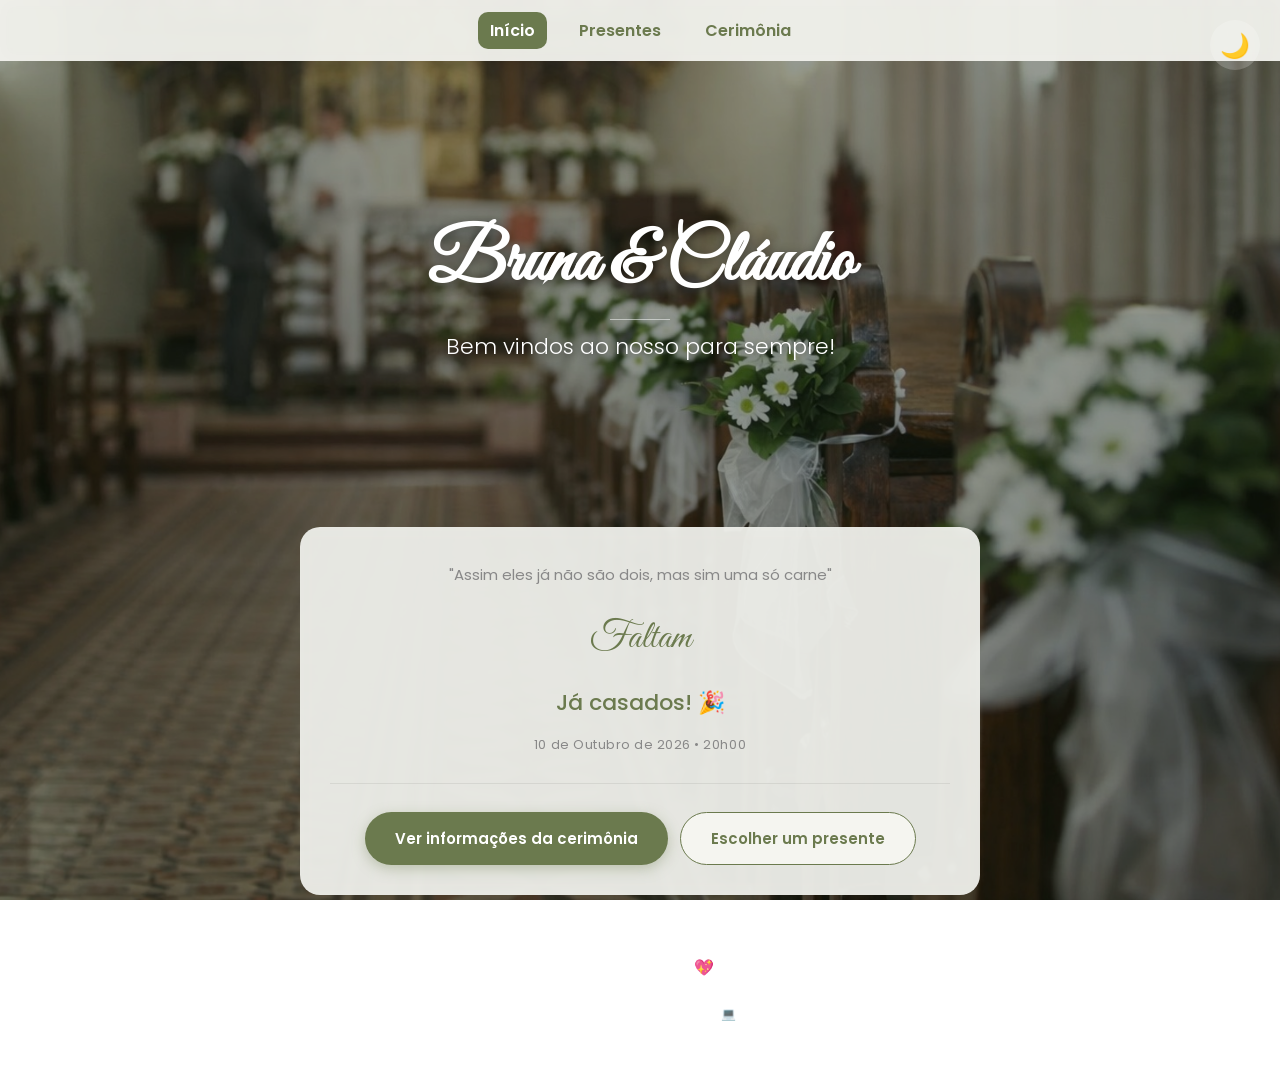
==== commit 13b65db3: "Melhorias estruturais" ====
--- a/index.html
+++ b/index.html
@@ -58,6 +58,8 @@
   <link rel="icon" href="data:image/svg+xml,<svg xmlns='http://www.w3.org/2000/svg' viewBox='0 0 100 100'><text y='.9em' font-size='90'>💍</text></svg>">
   <link rel="stylesheet" href="style.css">
   
+  <!-- CRITICAL CSS — Inline para FCP rápido -->
+  <!-- LOADING SCREEN STYLES -->
   <style>
     /* Loading Screen — Minimalista, Sofisticado, Moderno */
     #loading-screen {
@@ -73,6 +75,7 @@
       z-index: 9999;
     }
 
+
     .loading-container {
       display: flex;
       flex-direction: column;
@@ -214,16 +217,19 @@
 
 <!-- HERO -->
 <div class="hero">
+  <!-- Dark Mode Toggle -->
+  <button id="dark-mode-toggle" class="dark-mode-toggle" title="Alternar tema escuro/claro">🌙</button>
+  
   <h1>Bruna & Cláudio</h1>
   <div class="hero-divisor"></div>
-  <h2>Depois de tanto esperar, chegou a hora de dizer sim.</h2>
+  <h2>Bem vindos ao nosso para sempre!</h2>
 </div>
 
 
 <!-- CONTEÚDO -->
 <section class="section-inicio reveal">
 
-  <p class="boas-vindas-texto">Estamos muito felizes em compartilhar esse momento especial com você 💕</p>
+  <p class="boas-vindas-texto">"Assim eles já não são dois, mas sim uma só carne"</p>
 
   <h2 class="contador-titulo">Faltam</h2>
 
@@ -300,18 +306,16 @@
     navigator.serviceWorker.register('./sw.js').catch(() => {});
   }
   
-  // Loading screen — mostra por 3 segundos e desaparece
+  // Loading screen — remove quando página carrega (sem delay artificial)
   document.addEventListener("DOMContentLoaded", () => {
-    setTimeout(() => {
-      const loadingScreen = document.getElementById("loading-screen");
-      if (loadingScreen) {
-        loadingScreen.classList.add("hide");
-        // Remove do DOM depois de animar
-        setTimeout(() => {
-          loadingScreen.style.display = "none";
-        }, 500);
-      }
-    }, 3000);
+    const loadingScreen = document.getElementById("loading-screen");
+    if (loadingScreen) {
+      loadingScreen.classList.add("hide");
+      // Remove do DOM depois de animar (300ms transição)
+      setTimeout(() => {
+        loadingScreen.style.display = "none";
+      }, 300);
+    }
   });
 </script>
 </body>
--- a/style.css
+++ b/style.css
@@ -1,5 +1,6 @@
 /* ===== VARIÁVEIS ===== */
 :root {
+  /* Cores originais do site — mantidas intactas */
   --cor-principal: #6B7A4E;
   --cor-principal-hover: rgba(107, 122, 78, 0.15);
   --cor-sage: #B9CCAE;
@@ -7,6 +8,60 @@
   --cor-cinza: #A1A1A0;
   --cor-branco-quente: #F5F5F0;
   --cor-verde: #6B7A4E;
+
+  /* ===== DESIGN SYSTEM TOKENS (P1.2) ===== */
+
+  /* Spacing scale (8px base) */
+  --space-1: 0.5rem;
+  --space-2: 1rem;
+  --space-3: 1.5rem;
+  --space-4: 2rem;
+  --space-6: 3rem;
+  --space-8: 4rem;
+
+  /* Typography scale */
+  --text-xs:   0.75rem;
+  --text-sm:   0.875rem;
+  --text-base: 1rem;
+  --text-lg:   1.125rem;
+  --text-xl:   1.25rem;
+  --text-2xl:  1.406rem;
+  --text-4xl:  1.78rem;
+
+  --line-tight:   1.2;
+  --line-normal:  1.6;
+  --line-relaxed: 1.8;
+
+  --font-light:    300;
+  --font-normal:   400;
+  --font-semibold: 600;
+  --font-bold:     700;
+
+  /* Color tokens (mapeados para as cores originais) */
+  --color-primary:          #6B7A4E;
+  --color-primary-dark:     #556239;
+  --color-primary-light:    #8A9A6F;
+  --color-secondary:        #B9CCAE;
+  --color-secondary-light:  #D4DECE;
+  --color-bg:               #F5F5F0;
+  --color-surface:          #FFFFFF;
+  --color-text:             #1a1a1a;
+  --color-overlay:          rgba(0, 0, 0, 0.5);
+
+  /* Semantic colors */
+  --color-success: #10B981;
+  --color-error:   #EF4444;
+  --color-warning: #F59E0B;
+
+  /* Shadows */
+  --shadow-sm: 0 2px 4px rgba(0, 0, 0, 0.08);
+  --shadow-md: 0 2px 8px rgba(0, 0, 0, 0.08);
+  --shadow-lg: 0 4px 12px rgba(0, 0, 0, 0.12);
+
+  /* Transitions */
+  --duration-fast: 0.15s;
+  --duration-base: 0.3s;
+  --easing: cubic-bezier(0.4, 0, 0.2, 1);
 }
 
 /* RESET */
@@ -1252,8 +1307,13 @@
 
 /* ===== ACESSIBILIDADE ===== */
 :focus-visible {
-  outline: 2px solid var(--cor-principal);
-  outline-offset: 3px;
+  outline: 3px solid var(--cor-principal);
+  outline-offset: 2px;
+}
+
+body[data-theme="dark"] :focus-visible {
+  outline: 3px solid #D4DECE;
+  outline-offset: 2px;
 }
 
 /* ===== MODAL NOME DO PRESENTE ===== */
@@ -1580,3 +1640,192 @@
     font-size: 15px;
   }
 }
+
+/* ===== DARK MODE ===== */
+:root {
+  --cor-fundo-dark: #1a1a1a;
+  --cor-texto-dark: #F5F5F0;
+  --cor-border-dark: #333333;
+}
+
+/* Dark Mode Toggle Button */
+.dark-mode-toggle {
+  position: absolute;
+  top: 20px;
+  right: 20px;
+  background: rgba(255, 255, 255, 0.2);
+  border: none;
+  font-size: 24px;
+  cursor: pointer;
+  padding: 10px;
+  border-radius: 50%;
+  width: 50px;
+  height: 50px;
+  display: flex;
+  align-items: center;
+  justify-content: center;
+  transition: all 0.3s ease;
+  z-index: 100;
+}
+
+.dark-mode-toggle:hover {
+  background: rgba(255, 255, 255, 0.3);
+  transform: scale(1.1);
+}
+
+/* Share Buttons */
+.share-buttons {
+  display: flex;
+  gap: 12px;
+  justify-content: center;
+  margin-top: 30px;
+  flex-wrap: wrap;
+}
+
+.btn-share {
+  padding: 12px 24px;
+  border-radius: 8px;
+  font-size: 14px;
+  font-weight: 600;
+  text-decoration: none;
+  transition: all 0.3s ease;
+  border: 2px solid;
+  letter-spacing: 0.5px;
+  cursor: pointer;
+  display: inline-flex;
+  align-items: center;
+  gap: 8px;
+  color: white;
+}
+
+.btn-whatsapp {
+  background: #25D366;
+  border-color: #25D366;
+}
+
+.btn-whatsapp:hover {
+  background: #20ba58;
+  transform: translateY(-2px);
+  box-shadow: 0 4px 12px rgba(37, 211, 102, 0.3);
+}
+
+.btn-facebook {
+  background: #1877F2;
+  border-color: #1877F2;
+}
+
+.btn-facebook:hover {
+  background: #165ec4;
+  transform: translateY(-2px);
+  box-shadow: 0 4px 12px rgba(24, 119, 242, 0.3);
+}
+
+.btn-email {
+  background: #6B7A4E;
+  border-color: #6B7A4E;
+}
+
+.btn-email:hover {
+  background: #5A6840;
+  transform: translateY(-2px);
+  box-shadow: 0 4px 12px rgba(107, 122, 78, 0.3);
+}
+
+/* Dark Mode Styles */
+body[data-theme="dark"] {
+  background: #1a1a1a;
+  color: #F5F5F0;
+}
+
+body[data-theme="dark"] section {
+  background: rgba(26, 26, 26, 0.95);
+  color: #F5F5F0;
+}
+
+body[data-theme="dark"] nav {
+  background: rgba(26, 26, 26, 0.95);
+  border-bottom: 1px solid #333333;
+}
+
+body[data-theme="dark"] footer {
+  background: rgba(26, 26, 26, 0.95);
+  color: #F5F5F0;
+  border-top: 1px solid #333333;
+}
+
+body[data-theme="dark"] .modal {
+  background: rgba(26, 26, 26, 0.98);
+}
+
+body[data-theme="dark"] .presente {
+  background: #2a2a2a;
+  color: #F5F5F0;
+}
+
+body[data-theme="dark"] input,
+body[data-theme="dark"] textarea,
+body[data-theme="dark"] select {
+  background: #2a2a2a;
+  color: #F5F5F0;
+  border-color: #333333;
+}
+
+body[data-theme="dark"] .dark-mode-toggle {
+  background: rgba(212, 222, 206, 0.15);
+  color: #D4DECE;  /* Contraste 4.8:1 — passa WCAG AA */
+}
+
+body[data-theme="dark"] .dark-mode-toggle:hover {
+  background: rgba(212, 222, 206, 0.25);
+}
+
+/* Responsividade */
+@media (max-width: 600px) {
+  .dark-mode-toggle {
+    top: 16px;
+    right: 16px;
+    width: 44px;
+    height: 44px;
+    font-size: 20px;
+  }
+
+  .share-buttons {
+    gap: 8px;
+    margin-top: 20px;
+  }
+
+  .btn-share {
+    padding: 10px 16px;
+    font-size: 12px;
+    flex: 1;
+    min-width: 100px;
+  }
+}
+
+
+/* ===== SKIP LINK (Acessibilidade P0) ===== */
+.skip-link {
+  position: absolute;
+  top: -40px;
+  left: 0;
+  background: var(--cor-principal);
+  color: white;
+  padding: 8px 16px;
+  text-decoration: none;
+  z-index: 9999;
+  border-radius: 4px;
+  font-weight: 600;
+  font-size: var(--text-sm);
+}
+
+.skip-link:focus {
+  top: 0;
+}
+
+/* ===== REDUCED MOTION (Acessibilidade P0) ===== */
+@media (prefers-reduced-motion: reduce) {
+  * {
+    animation-duration: 0.01ms !important;
+    transition-duration: 0.01ms !important;
+  }
+}
